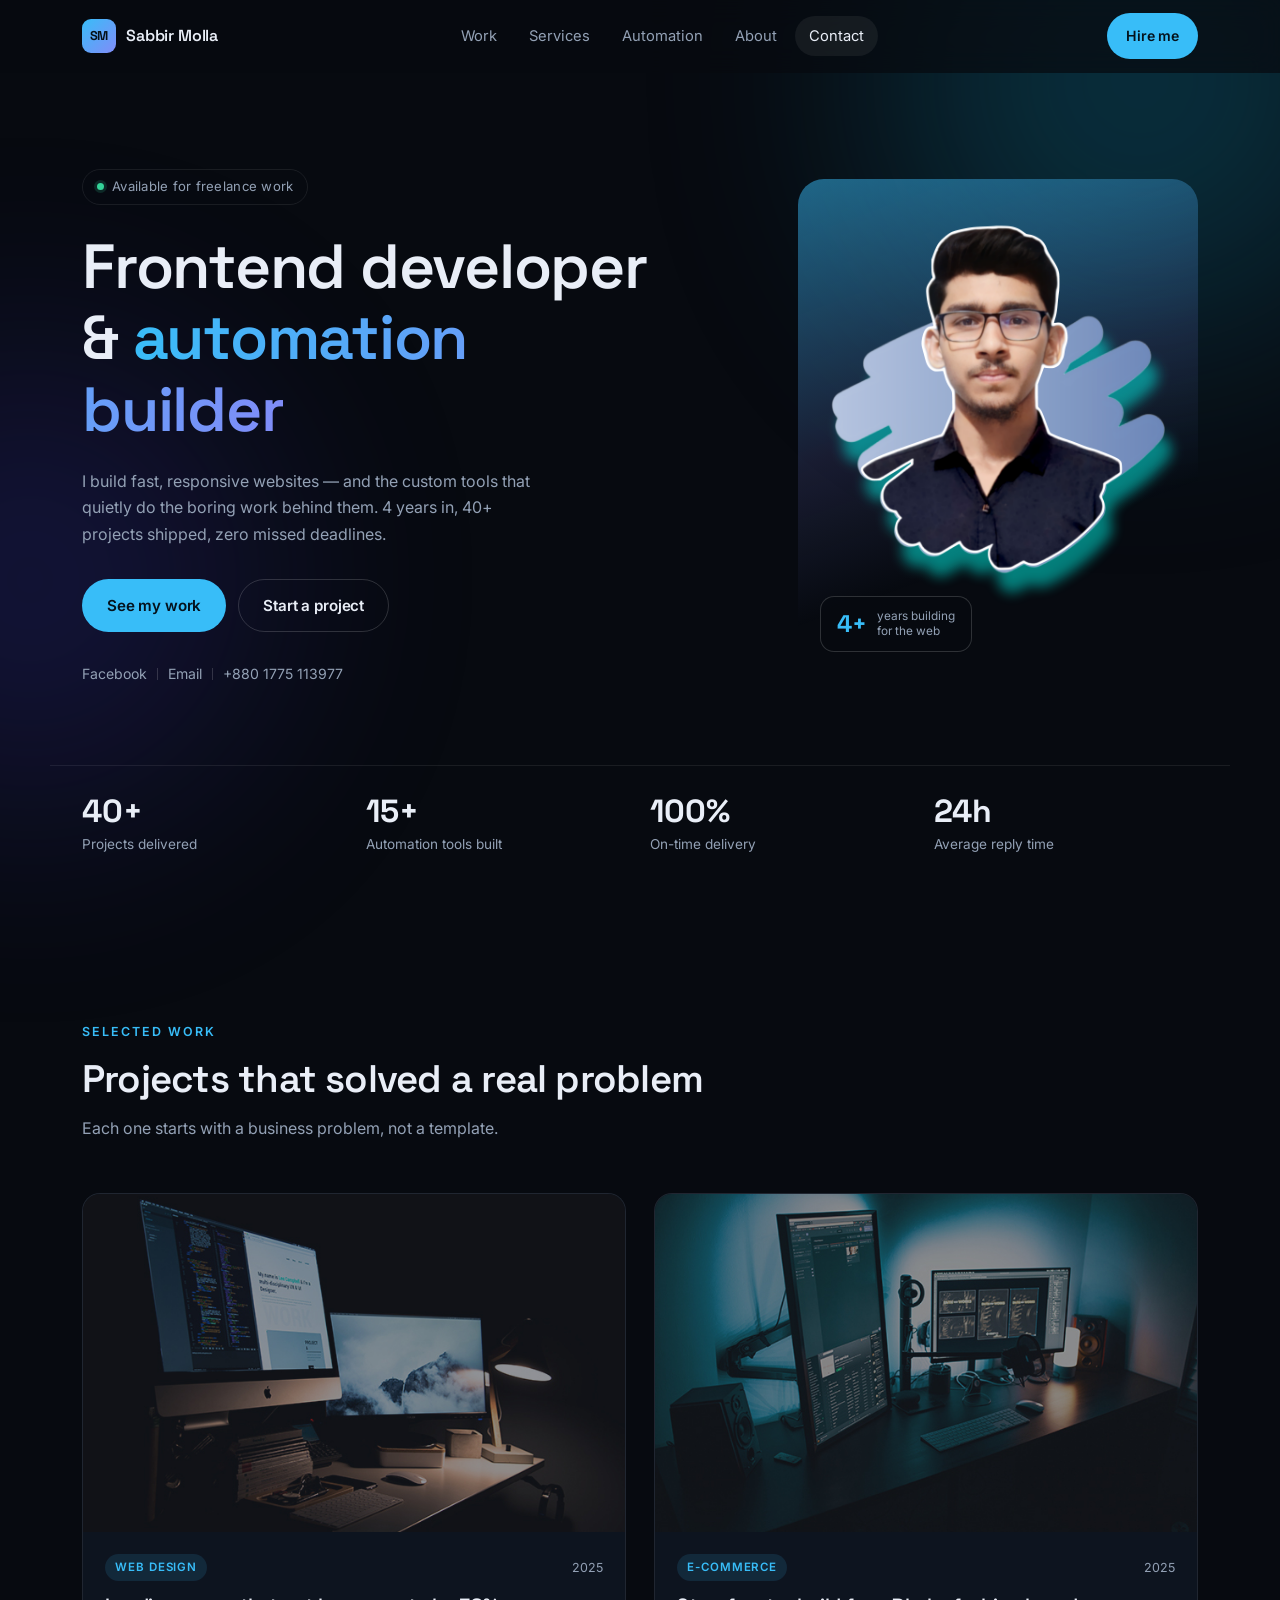
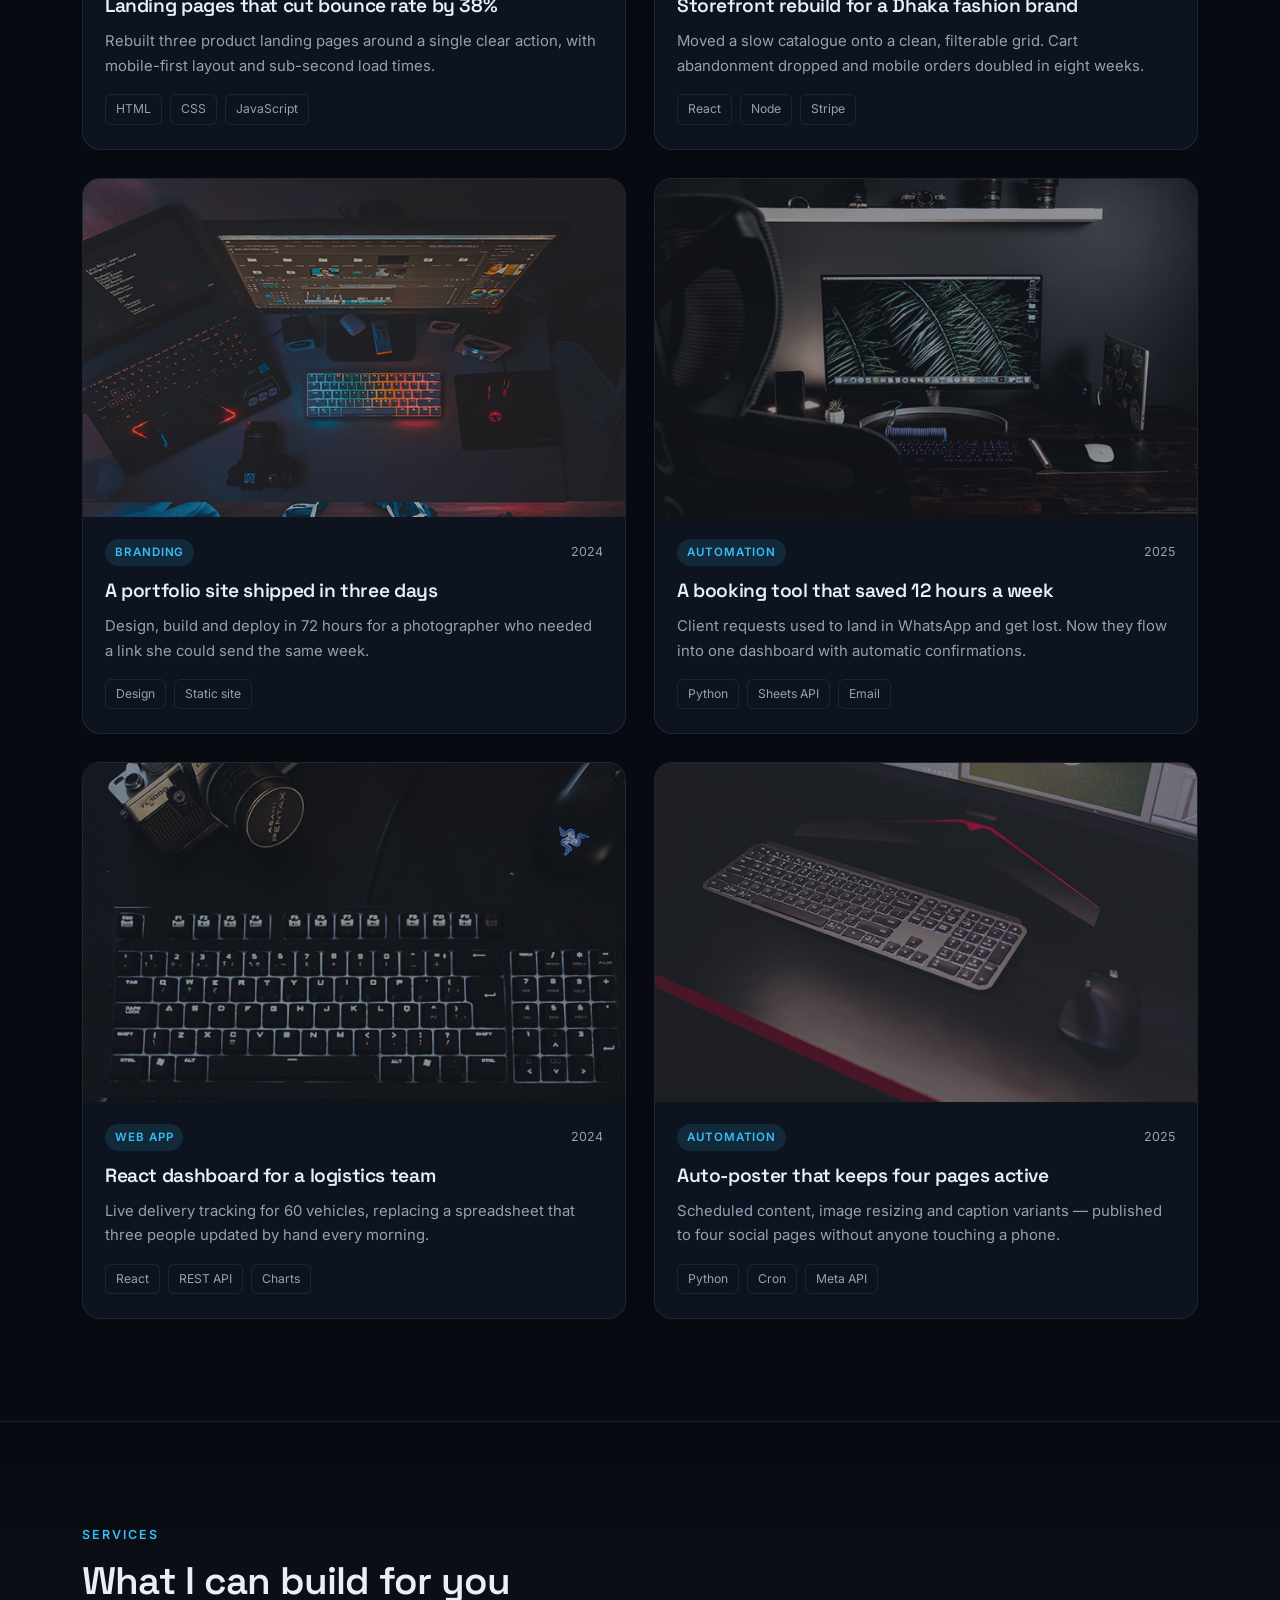
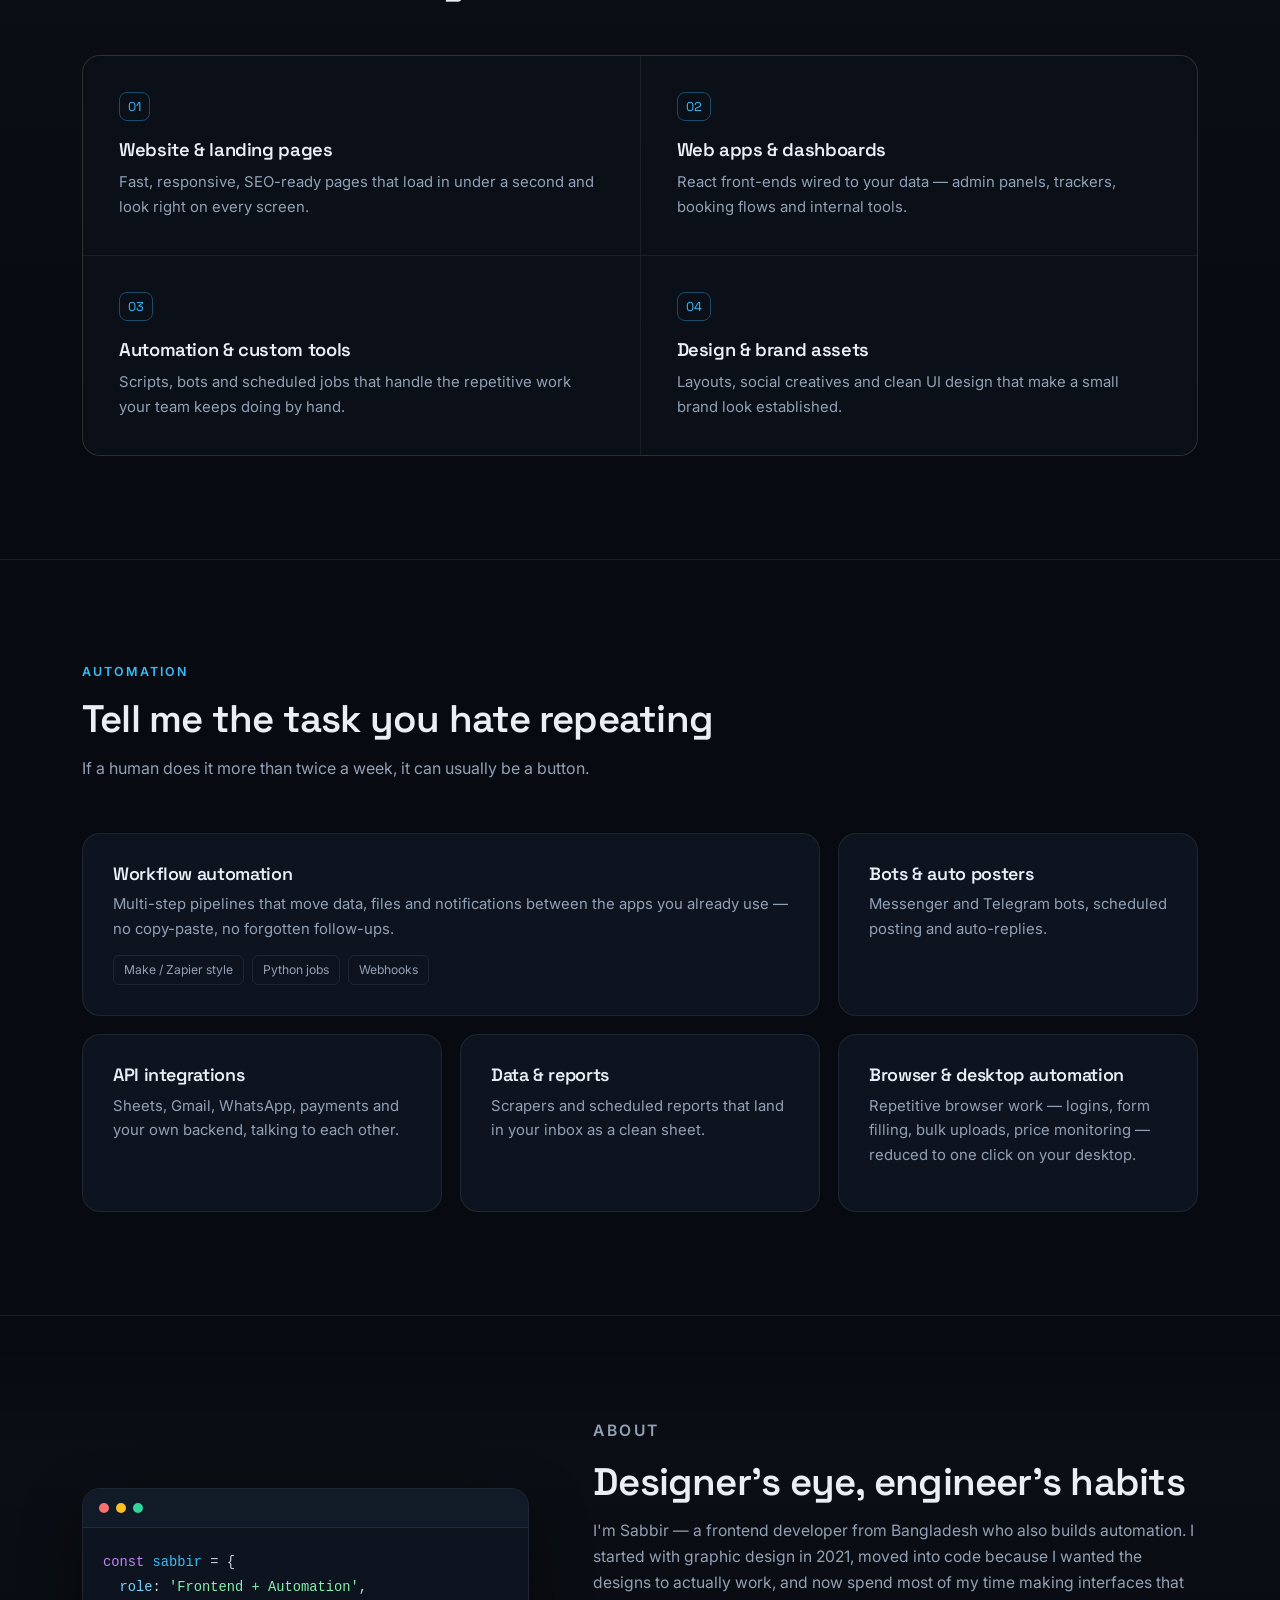
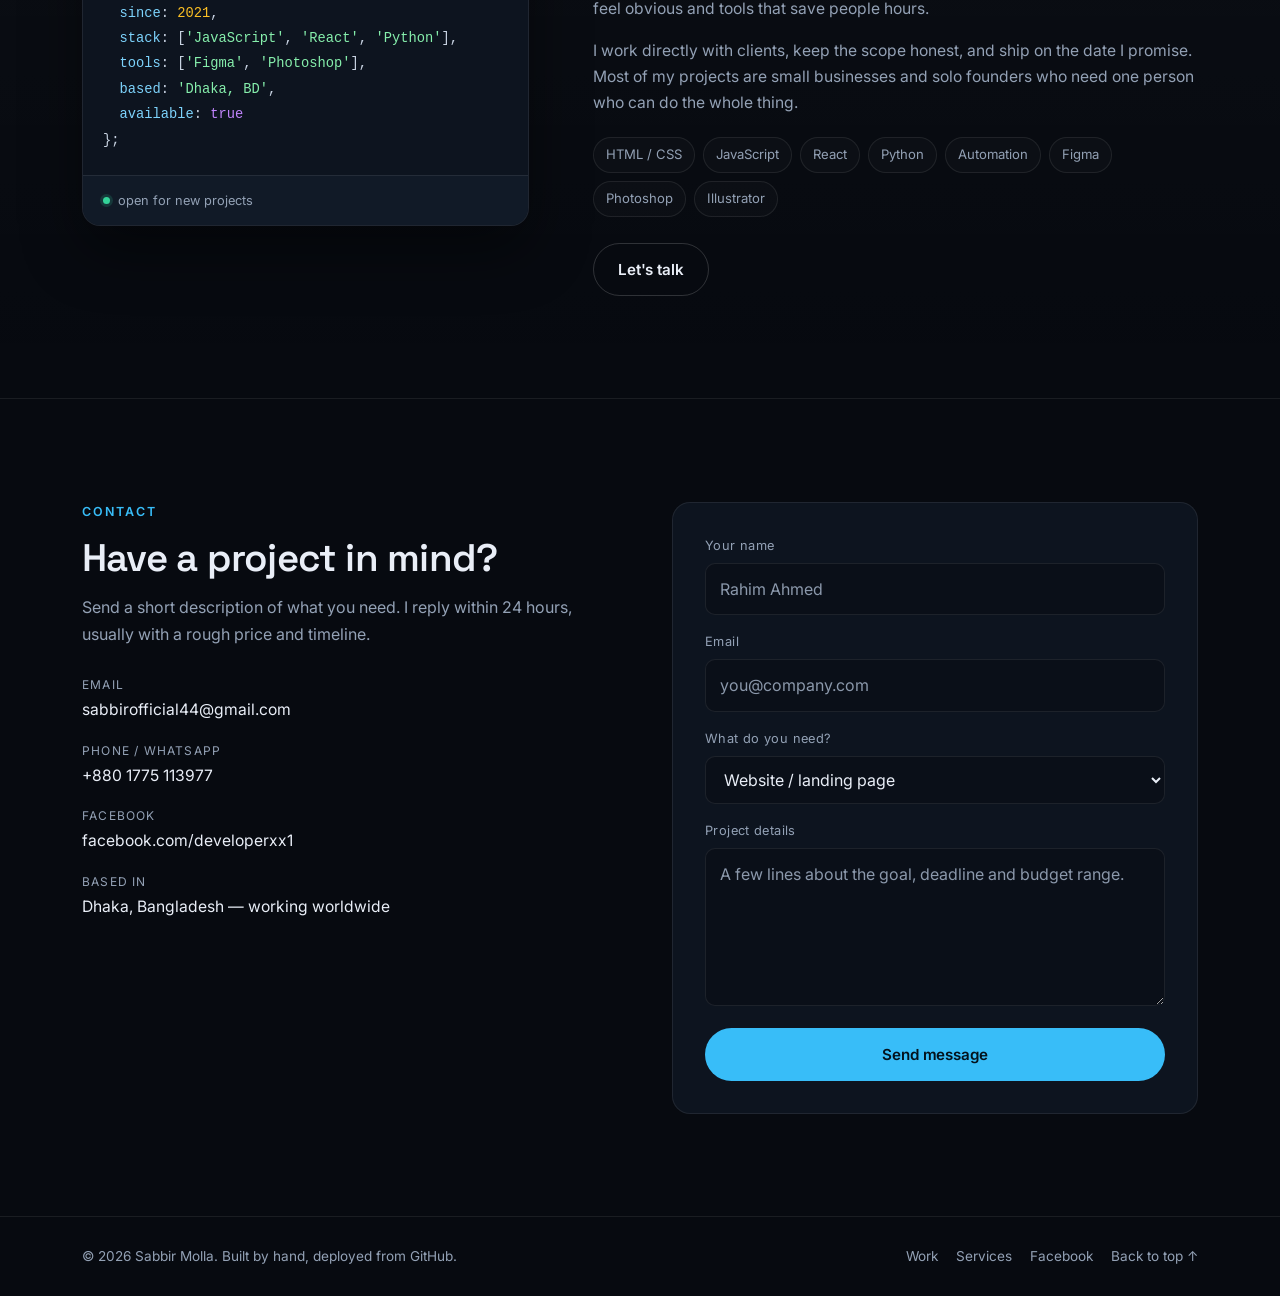
==== v2/index.html @ 4bb091be "Add v2 redesign at /v2: 2-column work grid, bento automation, code-card about" ====
<!DOCTYPE html>
<html lang="en">

<head>
  <meta charset="UTF-8" />
  <meta name="viewport" content="width=device-width, initial-scale=1.0" />
  <title>Sabbir Molla — Frontend Developer &amp; Automation Builder</title>
  <meta name="description"
    content="Sabbir Molla — frontend developer and automation builder. Responsive websites, web apps and custom automation tools that remove repetitive work." />
  <link rel="canonical" href="https://developerx.site/v2/" />
  <meta name="theme-color" content="#070a10" />

  <meta property="og:type" content="website" />
  <meta property="og:url" content="https://developerx.site/v2/" />
  <meta property="og:title" content="Sabbir Molla — Frontend Developer &amp; Automation Builder" />
  <meta property="og:description"
    content="Responsive websites, web apps and custom automation tools that remove repetitive work." />
  <meta property="og:image" content="https://developerx.site/images/home.png" />

  <link rel="icon" type="image/svg+xml" href="../favicon.svg" />
  <link rel="preconnect" href="https://fonts.googleapis.com">
  <link rel="preconnect" href="https://fonts.gstatic.com" crossorigin>
  <link
    href="https://fonts.googleapis.com/css2?family=Inter:wght@400;500;600&family=Space+Grotesk:wght@500;600;700&display=swap"
    rel="stylesheet">
  <link rel="stylesheet" href="css/style.css" />
</head>

<body>

  <div class="glow glow-a" aria-hidden="true"></div>
  <div class="glow glow-b" aria-hidden="true"></div>

  <!-- ============ nav ============ -->
  <header class="site-header" id="siteHeader">
    <div class="wrap header-inner">
      <a href="#top" class="brand">
        <span class="brand-mark">SM</span>
        <span class="brand-text">Sabbir Molla</span>
      </a>

      <nav class="nav" id="nav">
        <a href="#work">Work</a>
        <a href="#services">Services</a>
        <a href="#automation">Automation</a>
        <a href="#about">About</a>
        <a href="#contact">Contact</a>
      </nav>

      <div class="header-actions">
        <a href="#contact" class="btn btn-sm">Hire me</a>
        <button class="burger" id="burger" aria-label="Open menu" aria-expanded="false">
          <span></span><span></span><span></span>
        </button>
      </div>
    </div>
  </header>

  <main id="top">

    <!-- ============ hero ============ -->
    <section class="hero">
      <div class="wrap hero-grid">
        <div class="hero-copy">
          <p class="status"><span class="dot"></span> Available for freelance work</p>

          <h1>
            Frontend developer<br>
            &amp; <span class="grad">automation builder</span>
          </h1>

          <p class="lede">
            I build fast, responsive websites — and the custom tools that quietly do the boring work behind them.
            4 years in, 40+ projects shipped, zero missed deadlines.
          </p>

          <div class="hero-cta">
            <a href="#work" class="btn">See my work</a>
            <a href="#contact" class="btn btn-ghost">Start a project</a>
          </div>

          <div class="social">
            <a href="https://www.facebook.com/developerxx1" target="_blank" rel="noopener noreferrer"
              aria-label="Facebook page">Facebook</a>
            <span class="sep"></span>
            <a href="mailto:sabbirofficial44@gmail.com">Email</a>
            <span class="sep"></span>
            <a href="#contact">+880 1775 113977</a>
          </div>
        </div>

        <div class="hero-visual">
          <div class="portrait-card">
            <img src="../images/home.png" alt="Sabbir Molla" />
            <div class="portrait-badge">
              <strong>4+</strong>
              <span>years building<br>for the web</span>
            </div>
          </div>
        </div>
      </div>

      <div class="wrap stats">
        <div class="stat"><strong>40+</strong><span>Projects delivered</span></div>
        <div class="stat"><strong>15+</strong><span>Automation tools built</span></div>
        <div class="stat"><strong>100%</strong><span>On-time delivery</span></div>
        <div class="stat"><strong>24h</strong><span>Average reply time</span></div>
      </div>
    </section>

    <!-- ============ work ============ -->
    <section class="section" id="work">
      <div class="wrap">
        <header class="section-head">
          <p class="eyebrow">Selected work</p>
          <h2>Projects that solved a real problem</h2>
          <p class="section-sub">Each one starts with a business problem, not a template.</p>
        </header>

        <div class="work-grid">

          <article class="work-card">
            <a href="#contact" class="work-media">
              <img src="../images/portfolio1.jpg" alt="Landing page design" loading="lazy" />
            </a>
            <div class="work-body">
              <div class="work-top">
                <span class="tag">Web design</span>
                <span class="year">2025</span>
              </div>
              <h3>Landing pages that cut bounce rate by 38%</h3>
              <p>Rebuilt three product landing pages around a single clear action, with mobile-first layout and
                sub-second load times.</p>
              <ul class="chips">
                <li>HTML</li>
                <li>CSS</li>
                <li>JavaScript</li>
              </ul>
            </div>
          </article>

          <article class="work-card">
            <a href="#contact" class="work-media">
              <img src="../images/portfolio2.jpg" alt="E-commerce storefront" loading="lazy" />
            </a>
            <div class="work-body">
              <div class="work-top">
                <span class="tag">E-commerce</span>
                <span class="year">2025</span>
              </div>
              <h3>Storefront rebuild for a Dhaka fashion brand</h3>
              <p>Moved a slow catalogue onto a clean, filterable grid. Cart abandonment dropped and mobile orders
                doubled in eight weeks.</p>
              <ul class="chips">
                <li>React</li>
                <li>Node</li>
                <li>Stripe</li>
              </ul>
            </div>
          </article>

          <article class="work-card">
            <a href="#contact" class="work-media">
              <img src="../images/portfolio3.jpg" alt="Portfolio website" loading="lazy" />
            </a>
            <div class="work-body">
              <div class="work-top">
                <span class="tag">Branding</span>
                <span class="year">2024</span>
              </div>
              <h3>A portfolio site shipped in three days</h3>
              <p>Design, build and deploy in 72 hours for a photographer who needed a link she could send the same
                week.</p>
              <ul class="chips">
                <li>Design</li>
                <li>Static site</li>
              </ul>
            </div>
          </article>

          <article class="work-card">
            <a href="#contact" class="work-media">
              <img src="../images/portfolio4.jpg" alt="Custom booking automation tool" loading="lazy" />
            </a>
            <div class="work-body">
              <div class="work-top">
                <span class="tag">Automation</span>
                <span class="year">2025</span>
              </div>
              <h3>A booking tool that saved 12 hours a week</h3>
              <p>Client requests used to land in WhatsApp and get lost. Now they flow into one dashboard with automatic
                confirmations.</p>
              <ul class="chips">
                <li>Python</li>
                <li>Sheets API</li>
                <li>Email</li>
              </ul>
            </div>
          </article>

          <article class="work-card">
            <a href="#contact" class="work-media">
              <img src="../images/portfolio5.jpg" alt="React dashboard" loading="lazy" />
            </a>
            <div class="work-body">
              <div class="work-top">
                <span class="tag">Web app</span>
                <span class="year">2024</span>
              </div>
              <h3>React dashboard for a logistics team</h3>
              <p>Live delivery tracking for 60 vehicles, replacing a spreadsheet that three people updated by hand
                every morning.</p>
              <ul class="chips">
                <li>React</li>
                <li>REST API</li>
                <li>Charts</li>
              </ul>
            </div>
          </article>

          <article class="work-card">
            <a href="#contact" class="work-media">
              <img src="../images/portfolio6.jpg" alt="Social auto-poster bot" loading="lazy" />
            </a>
            <div class="work-body">
              <div class="work-top">
                <span class="tag">Automation</span>
                <span class="year">2025</span>
              </div>
              <h3>Auto-poster that keeps four pages active</h3>
              <p>Scheduled content, image resizing and caption variants — published to four social pages without
                anyone touching a phone.</p>
              <ul class="chips">
                <li>Python</li>
                <li>Cron</li>
                <li>Meta API</li>
              </ul>
            </div>
          </article>

        </div>
      </div>
    </section>

    <!-- ============ services ============ -->
    <section class="section section-alt" id="services">
      <div class="wrap">
        <header class="section-head">
          <p class="eyebrow">Services</p>
          <h2>What I can build for you</h2>
        </header>

        <div class="service-grid">
          <div class="service">
            <span class="service-icon">01</span>
            <h3>Website &amp; landing pages</h3>
            <p>Fast, responsive, SEO-ready pages that load in under a second and look right on every screen.</p>
          </div>
          <div class="service">
            <span class="service-icon">02</span>
            <h3>Web apps &amp; dashboards</h3>
            <p>React front-ends wired to your data — admin panels, trackers, booking flows and internal tools.</p>
          </div>
          <div class="service">
            <span class="service-icon">03</span>
            <h3>Automation &amp; custom tools</h3>
            <p>Scripts, bots and scheduled jobs that handle the repetitive work your team keeps doing by hand.</p>
          </div>
          <div class="service">
            <span class="service-icon">04</span>
            <h3>Design &amp; brand assets</h3>
            <p>Layouts, social creatives and clean UI design that make a small brand look established.</p>
          </div>
        </div>
      </div>
    </section>

    <!-- ============ automation ============ -->
    <section class="section" id="automation">
      <div class="wrap">
        <header class="section-head">
          <p class="eyebrow">Automation</p>
          <h2>Tell me the task you hate repeating</h2>
          <p class="section-sub">If a human does it more than twice a week, it can usually be a button.</p>
        </header>

        <div class="bento">
          <div class="bento-item bento-wide">
            <h3>Workflow automation</h3>
            <p>Multi-step pipelines that move data, files and notifications between the apps you already use — no
              copy-paste, no forgotten follow-ups.</p>
            <ul class="chips">
              <li>Make / Zapier style</li>
              <li>Python jobs</li>
              <li>Webhooks</li>
            </ul>
          </div>
          <div class="bento-item">
            <h3>Bots &amp; auto posters</h3>
            <p>Messenger and Telegram bots, scheduled posting and auto-replies.</p>
          </div>
          <div class="bento-item">
            <h3>API integrations</h3>
            <p>Sheets, Gmail, WhatsApp, payments and your own backend, talking to each other.</p>
          </div>
          <div class="bento-item">
            <h3>Data &amp; reports</h3>
            <p>Scrapers and scheduled reports that land in your inbox as a clean sheet.</p>
          </div>
          <div class="bento-item">
            <h3>Browser &amp; desktop automation</h3>
            <p>Repetitive browser work — logins, form filling, bulk uploads, price monitoring — reduced to one click on
              your desktop.</p>
          </div>
        </div>
      </div>
    </section>

    <!-- ============ about ============ -->
    <section class="section section-alt" id="about">
      <div class="wrap about-grid">
        <div class="about-media">
          <div class="code-card">
            <div class="code-bar"><span></span><span></span><span></span></div>
            <pre><code><span class="c-k">const</span> <span class="c-v">sabbir</span> = {
  <span class="c-p">role</span>: <span class="c-s">'Frontend + Automation'</span>,
  <span class="c-p">since</span>: <span class="c-n">2021</span>,
  <span class="c-p">stack</span>: [<span class="c-s">'JavaScript'</span>, <span class="c-s">'React'</span>, <span class="c-s">'Python'</span>],
  <span class="c-p">tools</span>: [<span class="c-s">'Figma'</span>, <span class="c-s">'Photoshop'</span>],
  <span class="c-p">based</span>: <span class="c-s">'Dhaka, BD'</span>,
  <span class="c-p">available</span>: <span class="c-k">true</span>
};</code></pre>
            <div class="code-foot">
              <span class="dot-small"></span> open for new projects
            </div>
          </div>
        </div>
        <div class="about-copy">
          <p class="eyebrow">About</p>
          <h2>Designer's eye, engineer's habits</h2>
          <p>I'm Sabbir — a frontend developer from Bangladesh who also builds automation. I started with graphic
            design in 2021, moved into code because I wanted the designs to actually work, and now spend most of my
            time making interfaces that feel obvious and tools that save people hours.</p>
          <p>I work directly with clients, keep the scope honest, and ship on the date I promise. Most of my projects
            are small businesses and solo founders who need one person who can do the whole thing.</p>

          <ul class="skill-list">
            <li>HTML / CSS</li>
            <li>JavaScript</li>
            <li>React</li>
            <li>Python</li>
            <li>Automation</li>
            <li>Figma</li>
            <li>Photoshop</li>
            <li>Illustrator</li>
          </ul>

          <a href="#contact" class="btn btn-ghost">Let's talk</a>
        </div>
      </div>
    </section>

    <!-- ============ contact ============ -->
    <section class="section" id="contact">
      <div class="wrap contact-grid">
        <div class="contact-copy">
          <p class="eyebrow">Contact</p>
          <h2>Have a project in mind?</h2>
          <p class="section-sub">Send a short description of what you need. I reply within 24 hours, usually with a
            rough price and timeline.</p>

          <ul class="contact-list">
            <li>
              <span>Email</span>
              <a href="mailto:sabbirofficial44@gmail.com">sabbirofficial44@gmail.com</a>
            </li>
            <li>
              <span>Phone / WhatsApp</span>
              <a href="tel:+8801775113977">+880 1775 113977</a>
            </li>
            <li>
              <span>Facebook</span>
              <a href="https://www.facebook.com/developerxx1" target="_blank"
                rel="noopener noreferrer">facebook.com/developerxx1</a>
            </li>
            <li>
              <span>Based in</span>
              <p>Dhaka, Bangladesh — working worldwide</p>
            </li>
          </ul>
        </div>

        <form class="contact-form" action="https://formsubmit.co/sabbirofficial44@gmail.com" method="POST">
          <input type="hidden" name="_subject" value="New project enquiry from developerx.site/v2">
          <input type="hidden" name="_template" value="table">
          <input type="text" name="_honey" style="display:none" tabindex="-1" autocomplete="off">

          <div class="field">
            <label for="name">Your name</label>
            <input id="name" type="text" name="name" placeholder="Rahim Ahmed" required>
          </div>

          <div class="field">
            <label for="email">Email</label>
            <input id="email" type="email" name="email" placeholder="you@company.com" required>
          </div>

          <div class="field">
            <label for="type">What do you need?</label>
            <select id="type" name="project_type">
              <option>Website / landing page</option>
              <option>Web app or dashboard</option>
              <option>Automation / custom tool</option>
              <option>Design work</option>
              <option>Something else</option>
            </select>
          </div>

          <div class="field">
            <label for="message">Project details</label>
            <textarea id="message" name="message" rows="5" placeholder="A few lines about the goal, deadline and budget range." required></textarea>
          </div>

          <button type="submit" class="btn btn-full">Send message</button>
        </form>
      </div>
    </section>
  </main>

  <footer class="site-footer">
    <div class="wrap footer-inner">
      <p>&copy; <span id="year">2026</span> Sabbir Molla. Built by hand, deployed from GitHub.</p>
      <div class="footer-links">
        <a href="#work">Work</a>
        <a href="#services">Services</a>
        <a href="https://www.facebook.com/developerxx1" target="_blank" rel="noopener noreferrer">Facebook</a>
        <a href="#top">Back to top ↑</a>
      </div>
    </div>
  </footer>

  <script src="js/main.js"></script>
</body>

</html>
---- v2/css/style.css ----
/* =========================================================
   Sabbir Molla — portfolio v2
   Design notes: dark editorial layout, one accent, fluid type,
   2-column work grid, bento automation grid.
   ========================================================= */

/* ---------- tokens ---------- */
:root {
  --bg: #070a10;
  --bg-alt: #0a0f18;
  --panel: #0d141f;
  --panel-2: #111a27;
  --line: rgba(255, 255, 255, 0.08);
  --line-strong: rgba(255, 255, 255, 0.16);
  --text: #e9eef7;
  --muted: #93a1b5;
  --accent: #38bdf8;
  --accent-soft: rgba(56, 189, 248, 0.12);
  --accent-2: #818cf8;

  --font-body: 'Inter', system-ui, -apple-system, sans-serif;
  --font-head: 'Space Grotesk', 'Inter', system-ui, sans-serif;

  --radius: 18px;
  --radius-sm: 10px;
  --wrap: 1180px;
}

/* ---------- base ---------- */
* {
  margin: 0;
  padding: 0;
  box-sizing: border-box;
}

html {
  scroll-behavior: smooth;
  -webkit-text-size-adjust: 100%;
}

body {
  background: var(--bg);
  color: var(--text);
  font-family: var(--font-body);
  font-size: 16px;
  line-height: 1.65;
  overflow-x: hidden;
  position: relative;
  -webkit-font-smoothing: antialiased;
}

img {
  display: block;
  max-width: 100%;
}

a {
  color: inherit;
  text-decoration: none;
}

ul {
  list-style: none;
}

button,
input,
select,
textarea {
  font: inherit;
  color: inherit;
}

h1,
h2,
h3,
h4 {
  font-family: var(--font-head);
  line-height: 1.15;
  letter-spacing: -0.02em;
  font-weight: 600;
}

::selection {
  background: var(--accent);
  color: #04121c;
}

.wrap {
  width: 100%;
  max-width: var(--wrap);
  margin: 0 auto;
  padding: 0 clamp(20px, 4vw, 32px);
}

/* ---------- background glows ---------- */
.glow {
  position: fixed;
  border-radius: 50%;
  filter: blur(120px);
  opacity: 0.35;
  pointer-events: none;
  z-index: 0;
}

.glow-a {
  width: 520px;
  height: 520px;
  background: #0e7490;
  top: -180px;
  right: -120px;
}

.glow-b {
  width: 460px;
  height: 460px;
  background: #4338ca;
  bottom: 10%;
  left: -200px;
  opacity: 0.22;
}

main,
.site-header,
.site-footer {
  position: relative;
  z-index: 1;
}

/* ---------- buttons ---------- */
.btn {
  display: inline-flex;
  align-items: center;
  justify-content: center;
  gap: 8px;
  padding: 13px 24px;
  border-radius: 999px;
  background: var(--accent);
  color: #04121c;
  font-weight: 600;
  font-size: 0.95rem;
  letter-spacing: -0.01em;
  border: 1px solid transparent;
  transition: transform 0.2s ease, box-shadow 0.25s ease, background 0.2s ease;
  cursor: pointer;
}

.btn:hover {
  transform: translateY(-2px);
  box-shadow: 0 12px 30px rgba(56, 189, 248, 0.28);
}

.btn-ghost {
  background: transparent;
  color: var(--text);
  border-color: var(--line-strong);
}

.btn-ghost:hover {
  border-color: var(--accent);
  color: var(--accent);
  box-shadow: none;
}

.btn-sm {
  padding: 10px 18px;
  font-size: 0.88rem;
}

.btn-full {
  width: 100%;
  margin-top: 6px;
}

/* ---------- header ---------- */
.site-header {
  position: sticky;
  top: 0;
  z-index: 50;
  backdrop-filter: blur(14px);
  background: rgba(7, 10, 16, 0.72);
  border-bottom: 1px solid transparent;
  transition: border-color 0.3s ease, background 0.3s ease;
}

.site-header.is-stuck {
  border-bottom-color: var(--line);
  background: rgba(7, 10, 16, 0.92);
}

.header-inner {
  display: flex;
  align-items: center;
  justify-content: space-between;
  gap: 20px;
  height: 72px;
}

.brand {
  display: flex;
  align-items: center;
  gap: 10px;
  font-family: var(--font-head);
  font-weight: 600;
  letter-spacing: -0.01em;
}

.brand-mark {
  width: 34px;
  height: 34px;
  display: grid;
  place-items: center;
  border-radius: 9px;
  background: linear-gradient(135deg, var(--accent), var(--accent-2));
  color: #051018;
  font-size: 0.8rem;
  font-weight: 700;
}

.brand-text {
  font-size: 1rem;
}

.nav {
  display: flex;
  align-items: center;
  gap: 4px;
}

.nav a {
  padding: 8px 14px;
  border-radius: 999px;
  font-size: 0.92rem;
  color: var(--muted);
  transition: color 0.2s, background 0.2s;
}

.nav a:hover,
.nav a.is-active {
  color: var(--text);
  background: rgba(255, 255, 255, 0.06);
}

.header-actions {
  display: flex;
  align-items: center;
  gap: 12px;
}

.burger {
  display: none;
  width: 44px;
  height: 44px;
  border: 1px solid var(--line-strong);
  border-radius: 12px;
  background: none;
  cursor: pointer;
  padding: 11px 10px;
  flex-direction: column;
  justify-content: space-between;
}

.burger span {
  display: block;
  height: 2px;
  width: 100%;
  background: var(--text);
  border-radius: 2px;
  transition: transform 0.25s ease, opacity 0.2s ease;
}

.burger.is-open span:nth-child(1) {
  transform: translateY(9px) rotate(45deg);
}

.burger.is-open span:nth-child(2) {
  opacity: 0;
}

.burger.is-open span:nth-child(3) {
  transform: translateY(-9px) rotate(-45deg);
}

/* ---------- hero ---------- */
.hero {
  padding: clamp(56px, 9vw, 96px) 0 clamp(40px, 6vw, 64px);
}

.hero-grid {
  display: grid;
  grid-template-columns: 1.1fr 0.9fr;
  gap: clamp(32px, 6vw, 72px);
  align-items: center;
}

.status {
  display: inline-flex;
  align-items: center;
  gap: 8px;
  font-size: 0.82rem;
  letter-spacing: 0.02em;
  color: var(--muted);
  padding: 6px 14px;
  border: 1px solid var(--line);
  border-radius: 999px;
  margin-bottom: 26px;
}

.dot {
  width: 7px;
  height: 7px;
  border-radius: 50%;
  background: #34d399;
  box-shadow: 0 0 0 3px rgba(52, 211, 153, 0.16);
}

.hero h1 {
  font-size: clamp(2.4rem, 5.4vw, 3.9rem);
  margin-bottom: 22px;
}

.grad {
  background: linear-gradient(100deg, var(--accent), var(--accent-2));
  -webkit-background-clip: text;
  background-clip: text;
  color: transparent;
}

.lede {
  font-size: clamp(1rem, 1.1vw, 1.08rem);
  color: var(--muted);
  max-width: 46ch;
  margin-bottom: 32px;
}

.hero-cta {
  display: flex;
  flex-wrap: wrap;
  gap: 12px;
  margin-bottom: 30px;
}

.social {
  display: flex;
  align-items: center;
  flex-wrap: wrap;
  gap: 10px;
  font-size: 0.88rem;
  color: var(--muted);
}

.social a {
  color: var(--muted);
  transition: color 0.2s;
}

.social a:hover {
  color: var(--accent);
}

.social .sep {
  width: 1px;
  height: 12px;
  background: var(--line-strong);
}

/* portrait */
.hero-visual {
  justify-self: end;
  width: 100%;
  max-width: 400px;
}

.portrait-card {
  position: relative;
  border-radius: 26px;
  padding: 8px;
  background: linear-gradient(160deg, rgba(56, 189, 248, 0.5), rgba(129, 140, 248, 0.15) 45%, transparent 70%);
}

.portrait-card img {
  width: 100%;
  aspect-ratio: 4 / 5;
  object-fit: cover;
  border-radius: 20px;
  filter: saturate(1.02) contrast(1.02);
}

.portrait-badge {
  position: absolute;
  left: 22px;
  bottom: 22px;
  display: flex;
  align-items: center;
  gap: 10px;
  padding: 12px 16px;
  border-radius: 14px;
  background: rgba(7, 10, 16, 0.82);
  backdrop-filter: blur(10px);
  border: 1px solid var(--line-strong);
}

.portrait-badge strong {
  font-family: var(--font-head);
  font-size: 1.5rem;
  color: var(--accent);
  line-height: 1;
}

.portrait-badge span {
  font-size: 0.74rem;
  color: var(--muted);
  line-height: 1.3;
}

/* stats */
.stats {
  display: grid;
  grid-template-columns: repeat(4, 1fr);
  gap: 20px;
  margin-top: clamp(48px, 7vw, 80px);
  padding-top: 28px;
  border-top: 1px solid var(--line);
}

.stat strong {
  display: block;
  font-family: var(--font-head);
  font-size: clamp(1.5rem, 2.6vw, 2rem);
  line-height: 1.1;
}

.stat span {
  font-size: 0.85rem;
  color: var(--muted);
}

/* ---------- sections ---------- */
.section {
  padding: clamp(64px, 8vw, 108px) 0;
}

.section-alt {
  background: linear-gradient(180deg, transparent, rgba(255, 255, 255, 0.02) 20%, transparent);
  border-top: 1px solid var(--line);
  border-bottom: 1px solid var(--line);
}

.section-head {
  max-width: 640px;
  margin-bottom: clamp(32px, 4vw, 52px);
}

.eyebrow {
  font-size: 0.78rem;
  letter-spacing: 0.16em;
  text-transform: uppercase;
  color: var(--accent);
  margin-bottom: 14px;
  font-weight: 600;
}

.section-head h2,
.about-copy h2,
.contact-copy h2 {
  font-size: clamp(1.7rem, 3.2vw, 2.4rem);
  margin-bottom: 14px;
}

.section-sub {
  color: var(--muted);
  font-size: 1rem;
  max-width: 52ch;
}

/* ---------- work grid: 2 per row ---------- */
.work-grid {
  display: grid;
  grid-template-columns: repeat(2, minmax(0, 1fr));
  gap: clamp(20px, 2.4vw, 28px);
}

.work-card {
  background: var(--panel);
  border: 1px solid var(--line);
  border-radius: var(--radius);
  overflow: hidden;
  transition: transform 0.3s ease, border-color 0.3s ease, box-shadow 0.3s ease;
}

.work-card:hover {
  transform: translateY(-5px);
  border-color: rgba(56, 189, 248, 0.45);
  box-shadow: 0 20px 46px rgba(0, 0, 0, 0.45);
}

.work-media {
  display: block;
  overflow: hidden;
  background: var(--panel-2);
}

.work-media img {
  width: 100%;
  aspect-ratio: 16 / 10;
  object-fit: cover;
  transition: transform 0.6s cubic-bezier(0.16, 1, 0.3, 1);
}

.work-card:hover .work-media img {
  transform: scale(1.045);
}

.work-body {
  padding: 22px 22px 24px;
}

.work-top {
  display: flex;
  align-items: center;
  justify-content: space-between;
  margin-bottom: 12px;
}

.tag {
  font-size: 0.72rem;
  letter-spacing: 0.08em;
  text-transform: uppercase;
  font-weight: 600;
  color: var(--accent);
  background: var(--accent-soft);
  padding: 4px 10px;
  border-radius: 999px;
}

.year {
  font-size: 0.78rem;
  color: var(--muted);
}

.work-body h3 {
  font-size: clamp(1.05rem, 1.5vw, 1.22rem);
  margin-bottom: 10px;
  line-height: 1.35;
}

.work-body p {
  font-size: 0.93rem;
  color: var(--muted);
  margin-bottom: 16px;
}

.chips {
  display: flex;
  flex-wrap: wrap;
  gap: 8px;
}

.chips li {
  font-size: 0.76rem;
  color: var(--muted);
  border: 1px solid var(--line);
  padding: 4px 10px;
  border-radius: 6px;
}

/* ---------- services ---------- */
.service-grid {
  display: grid;
  grid-template-columns: repeat(2, minmax(0, 1fr));
  gap: 1px;
  background: var(--line);
  border: 1px solid var(--line);
  border-radius: var(--radius);
  overflow: hidden;
}

.service {
  background: var(--bg-alt);
  padding: clamp(24px, 3vw, 36px);
  transition: background 0.25s ease;
}

.service:hover {
  background: var(--panel-2);
}

.service-icon {
  display: inline-block;
  font-family: var(--font-head);
  font-size: 0.8rem;
  color: var(--accent);
  border: 1px solid rgba(56, 189, 248, 0.35);
  border-radius: 8px;
  padding: 3px 8px;
  margin-bottom: 18px;
}

.service h3 {
  font-size: 1.15rem;
  margin-bottom: 10px;
}

.service p {
  font-size: 0.93rem;
  color: var(--muted);
}

/* ---------- bento ---------- */
.bento {
  display: grid;
  grid-template-columns: repeat(3, minmax(0, 1fr));
  gap: 18px;
}

.bento-item {
  background: var(--panel);
  border: 1px solid var(--line);
  border-radius: var(--radius);
  padding: clamp(22px, 2.6vw, 30px);
  transition: border-color 0.25s ease, transform 0.25s ease;
}

.bento-item:hover {
  border-color: rgba(56, 189, 248, 0.4);
  transform: translateY(-3px);
}

.bento-wide {
  grid-column: span 2;
}

.bento-item h3 {
  font-size: 1.12rem;
  margin-bottom: 8px;
}

.bento-item p {
  font-size: 0.93rem;
  color: var(--muted);
  margin-bottom: 14px;
}

.bento-item .chips li {
  color: var(--muted);
}

/* ---------- about ---------- */
.about-grid {
  display: grid;
  grid-template-columns: 0.85fr 1.15fr;
  gap: clamp(28px, 5vw, 64px);
  align-items: center;
}

.about-media img {
  width: 100%;
  aspect-ratio: 1 / 1;
  object-fit: cover;
  border-radius: var(--radius);
  border: 1px solid var(--line);
}

.about-copy p {
  color: var(--muted);
  margin-bottom: 16px;
  font-size: 0.98rem;
}

.skill-list {
  display: flex;
  flex-wrap: wrap;
  gap: 8px;
  margin: 22px 0 26px;
}

.skill-list li {
  font-size: 0.82rem;
  padding: 6px 12px;
  border-radius: 999px;
  border: 1px solid var(--line);
  color: var(--muted);
  background: rgba(255, 255, 255, 0.02);
}

/* ---------- contact ---------- */
.contact-grid {
  display: grid;
  grid-template-columns: 1fr 1fr;
  gap: clamp(32px, 5vw, 64px);
  align-items: start;
}

.contact-list {
  margin-top: 28px;
  display: grid;
  gap: 18px;
}

.contact-list li {
  display: grid;
  gap: 2px;
}

.contact-list span {
  font-size: 0.75rem;
  letter-spacing: 0.1em;
  text-transform: uppercase;
  color: var(--muted);
}

.contact-list a,
.contact-list p {
  font-size: 0.98rem;
  color: var(--text);
}

.contact-list a:hover {
  color: var(--accent);
}

.contact-form {
  background: var(--panel);
  border: 1px solid var(--line);
  border-radius: var(--radius);
  padding: clamp(22px, 3vw, 32px);
  display: grid;
  gap: 16px;
}

.field {
  display: grid;
  gap: 7px;
}

.field label {
  font-size: 0.8rem;
  color: var(--muted);
  letter-spacing: 0.03em;
}

.field input,
.field select,
.field textarea {
  width: 100%;
  background: var(--bg-alt);
  border: 1px solid var(--line);
  border-radius: var(--radius-sm);
  padding: 12px 14px;
  font-size: 1rem;
  outline: none;
  transition: border-color 0.2s ease, box-shadow 0.2s ease;
}

.field textarea {
  resize: vertical;
  min-height: 120px;
}

.field input:focus,
.field select:focus,
.field textarea:focus {
  border-color: var(--accent);
  box-shadow: 0 0 0 3px rgba(56, 189, 248, 0.12);
}

/* ---------- footer ---------- */
.site-footer {
  border-top: 1px solid var(--line);
  padding: 28px 0;
  font-size: 0.85rem;
  color: var(--muted);
}

.footer-inner {
  display: flex;
  align-items: center;
  justify-content: space-between;
  gap: 16px;
  flex-wrap: wrap;
}

.footer-links {
  display: flex;
  gap: 18px;
  flex-wrap: wrap;
}

.footer-links a:hover {
  color: var(--accent);
}

/* ---------- reveal ---------- */
.reveal {
  opacity: 0;
  transform: translateY(22px);
  transition: opacity 0.7s ease, transform 0.7s cubic-bezier(0.16, 1, 0.3, 1);
}

.reveal.in {
  opacity: 1;
  transform: none;
}

/* =========================================================
   responsive
   ========================================================= */

@media (max-width: 980px) {
  .hero-grid {
    grid-template-columns: 1fr;
    gap: 36px;
  }

  .hero-visual {
    justify-self: start;
    max-width: 340px;
    order: -1;
  }

  .about-grid,
  .contact-grid {
    grid-template-columns: 1fr;
  }

  .bento {
    grid-template-columns: repeat(2, minmax(0, 1fr));
  }

  .bento-wide {
    grid-column: span 2;
  }
}

@media (max-width: 768px) {
  .header-inner {
    height: 64px;
  }

  .brand-text {
    font-size: 0.95rem;
  }

  .header-actions .btn {
    display: none;
  }

  .burger {
    display: flex;
  }

  .nav {
    position: absolute;
    top: 100%;
    left: 0;
    right: 0;
    flex-direction: column;
    align-items: stretch;
    gap: 0;
    padding: 8px 20px 18px;
    background: rgba(7, 10, 16, 0.98);
    border-bottom: 1px solid var(--line);
    max-height: 0;
    overflow: hidden;
    opacity: 0;
    pointer-events: none;
    transition: max-height 0.32s ease, opacity 0.25s ease, padding 0.25s ease;
  }

  .nav.is-open {
    max-height: 360px;
    opacity: 1;
    pointer-events: auto;
  }

  .nav a {
    padding: 14px 6px;
    font-size: 1.02rem;
    border-bottom: 1px solid var(--line);
    border-radius: 0;
  }

  .nav a:last-child {
    border-bottom: 0;
  }

  /* work: still 2 per row would be too tight below 700px -> 1 */
  .stats {
    grid-template-columns: repeat(2, 1fr);
    row-gap: 24px;
  }

  .service-grid,
  .bento {
    grid-template-columns: 1fr;
  }

  .bento-wide {
    grid-column: span 1;
  }

  .section-head,
  .about-copy {
    max-width: none;
  }
}

@media (max-width: 700px) {
  .work-grid {
    grid-template-columns: 1fr;
  }
}

@media (max-width: 480px) {
  .hero h1 {
    font-size: 2.1rem;
  }

  .portrait-card img {
    aspect-ratio: 1 / 1;
  }

  .hero-cta .btn {
    flex: 1 1 100%;
  }
}

@media (prefers-reduced-motion: reduce) {
  * {
    animation-duration: 0.001ms !important;
    transition-duration: 0.001ms !important;
  }

  html {
    scroll-behavior: auto;
  }

  .reveal {
    opacity: 1;
    transform: none;
  }
}

/* ---------- about: code card instead of a cut-out photo ---------- */
.about-media {
  display: block;
}

.code-card {
  background: var(--panel);
  border: 1px solid var(--line);
  border-radius: var(--radius);
  overflow: hidden;
  box-shadow: 0 24px 60px rgba(0, 0, 0, 0.45);
}

.code-bar {
  display: flex;
  gap: 7px;
  padding: 14px 16px;
  border-bottom: 1px solid var(--line);
  background: var(--panel-2);
}

.code-bar span {
  width: 10px;
  height: 10px;
  border-radius: 50%;
  background: #334155;
}

.code-bar span:nth-child(1) {
  background: #f87171;
}

.code-bar span:nth-child(2) {
  background: #fbbf24;
}

.code-bar span:nth-child(3) {
  background: #34d399;
}

.code-card pre {
  margin: 0;
  padding: 22px 20px;
  overflow-x: auto;
  font-family: ui-monospace, 'SF Mono', Menlo, Consolas, monospace;
  font-size: 0.86rem;
  line-height: 1.85;
  color: #c8d3e2;
}

.c-k {
  color: #c084fc;
}

.c-v {
  color: #38bdf8;
}

.c-p {
  color: #7dd3fc;
}

.c-s {
  color: #86efac;
}

.c-n {
  color: #fbbf24;
}

.code-foot {
  display: flex;
  align-items: center;
  gap: 8px;
  padding: 14px 20px;
  border-top: 1px solid var(--line);
  font-size: 0.8rem;
  color: var(--muted);
  background: var(--panel-2);
}

.dot-small {
  width: 7px;
  height: 7px;
  border-radius: 50%;
  background: #34d399;
  box-shadow: 0 0 0 3px rgba(52, 211, 153, 0.16);
}

/* ---------- fixes from design review ---------- */
.field input::placeholder,
.field textarea::placeholder {
  color: #8b98ab;
}

@media (max-width: 768px) {
  /* closed menu must be fully inert: no see-through, no tab stops */
  .nav {
    background: #070a10;
    visibility: hidden;
  }

  .nav.is-open {
    visibility: visible;
  }
}
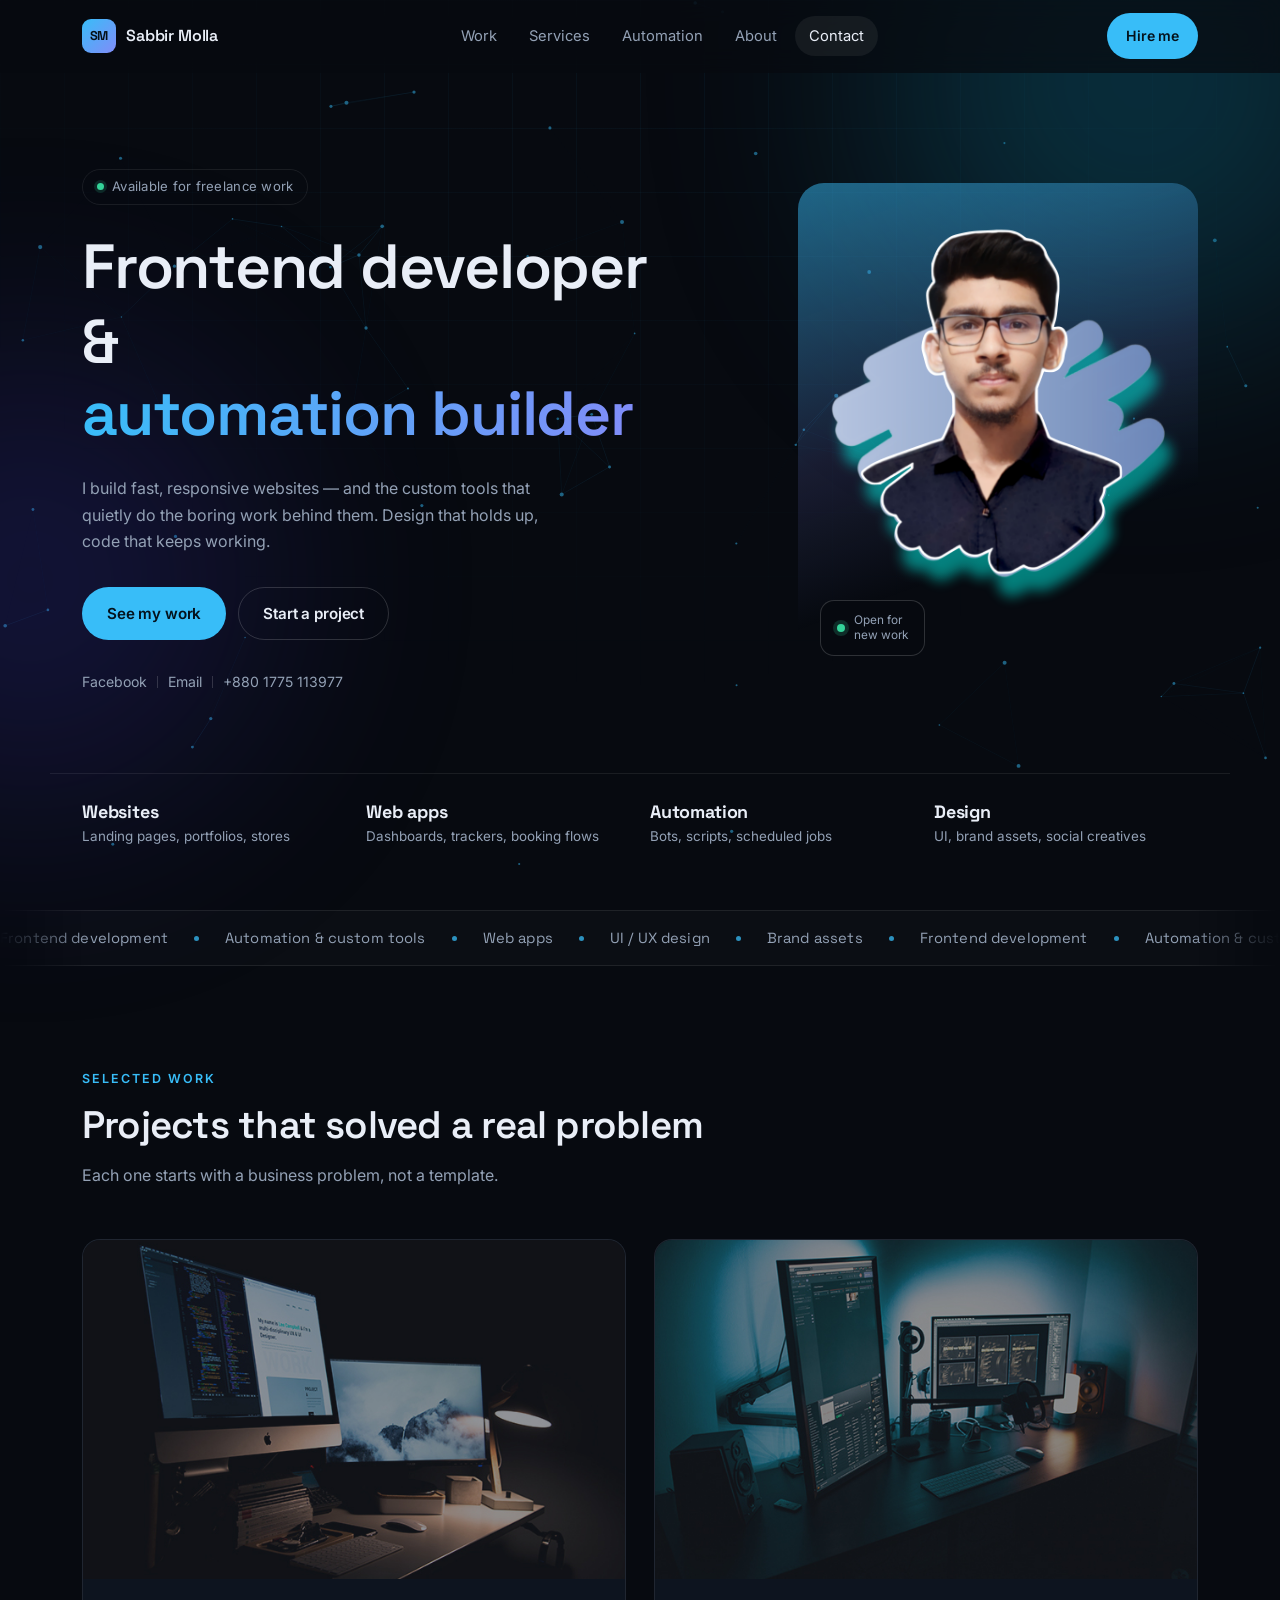
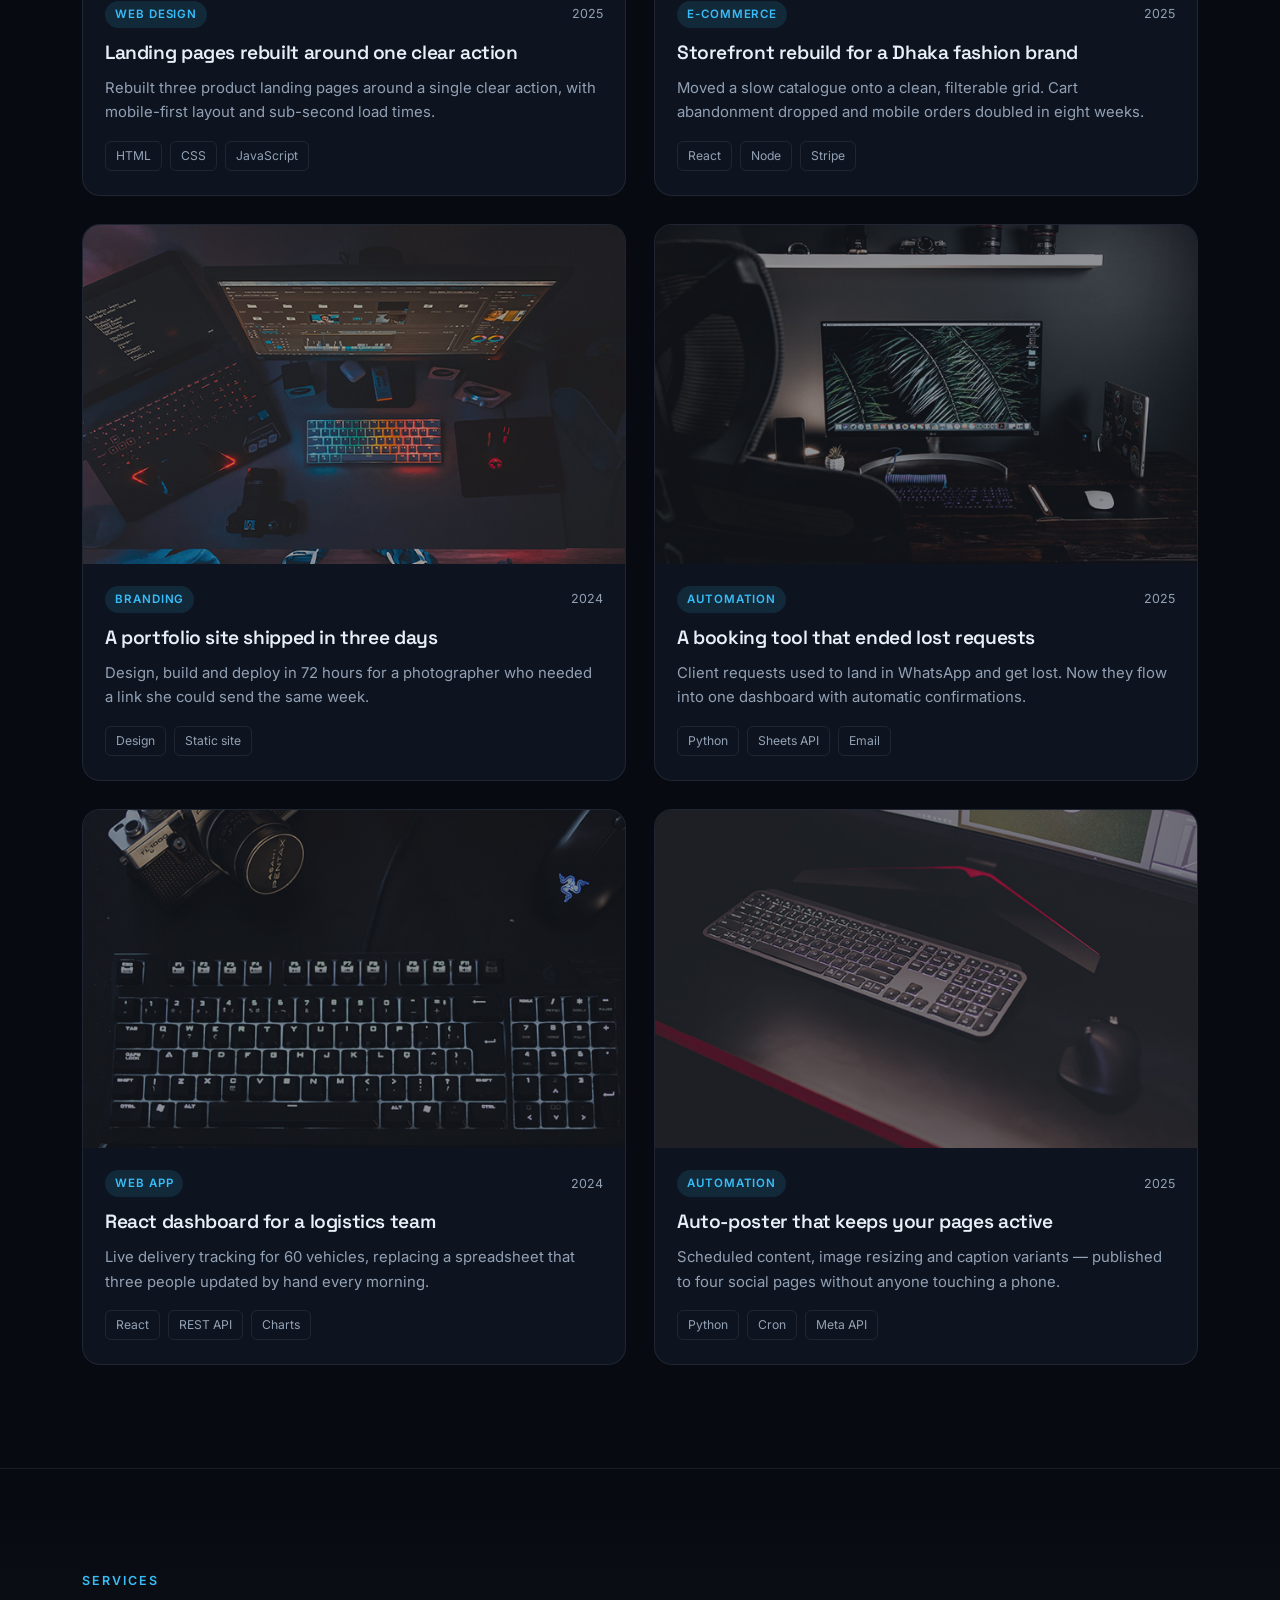
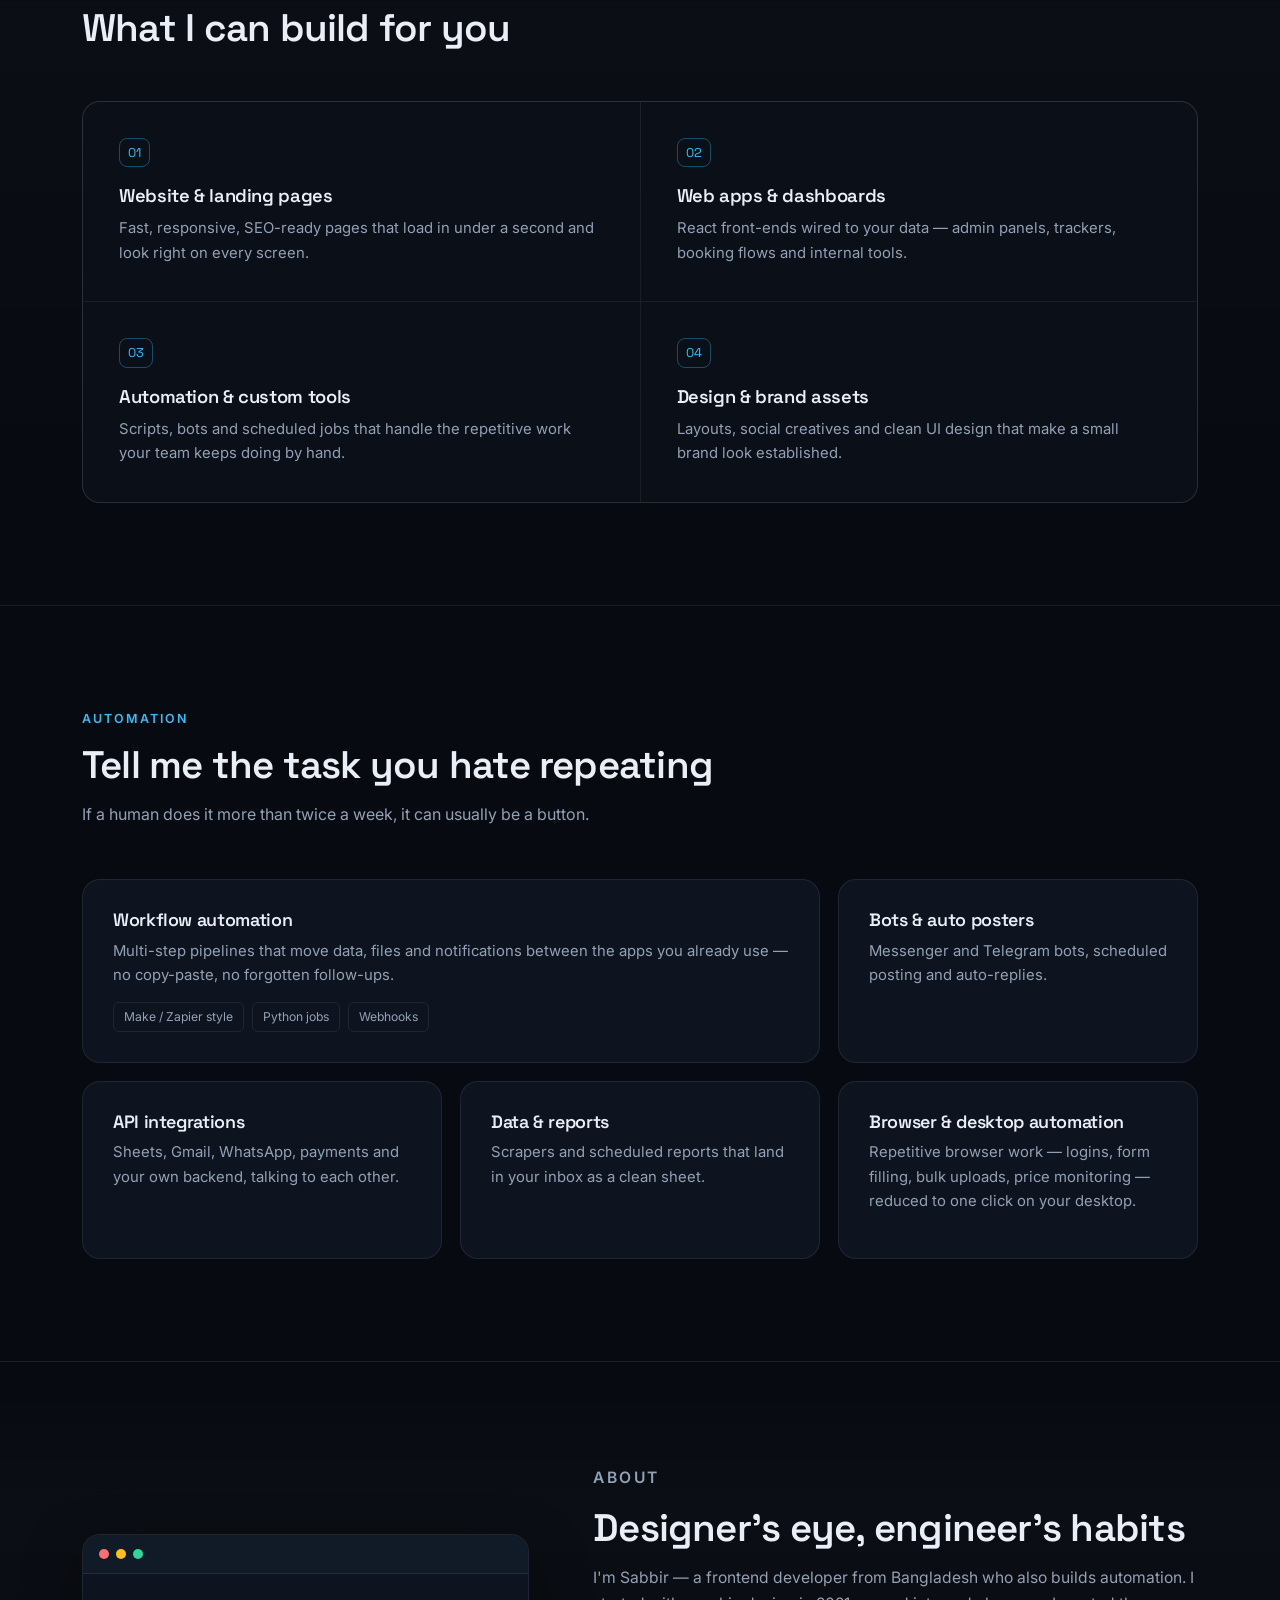
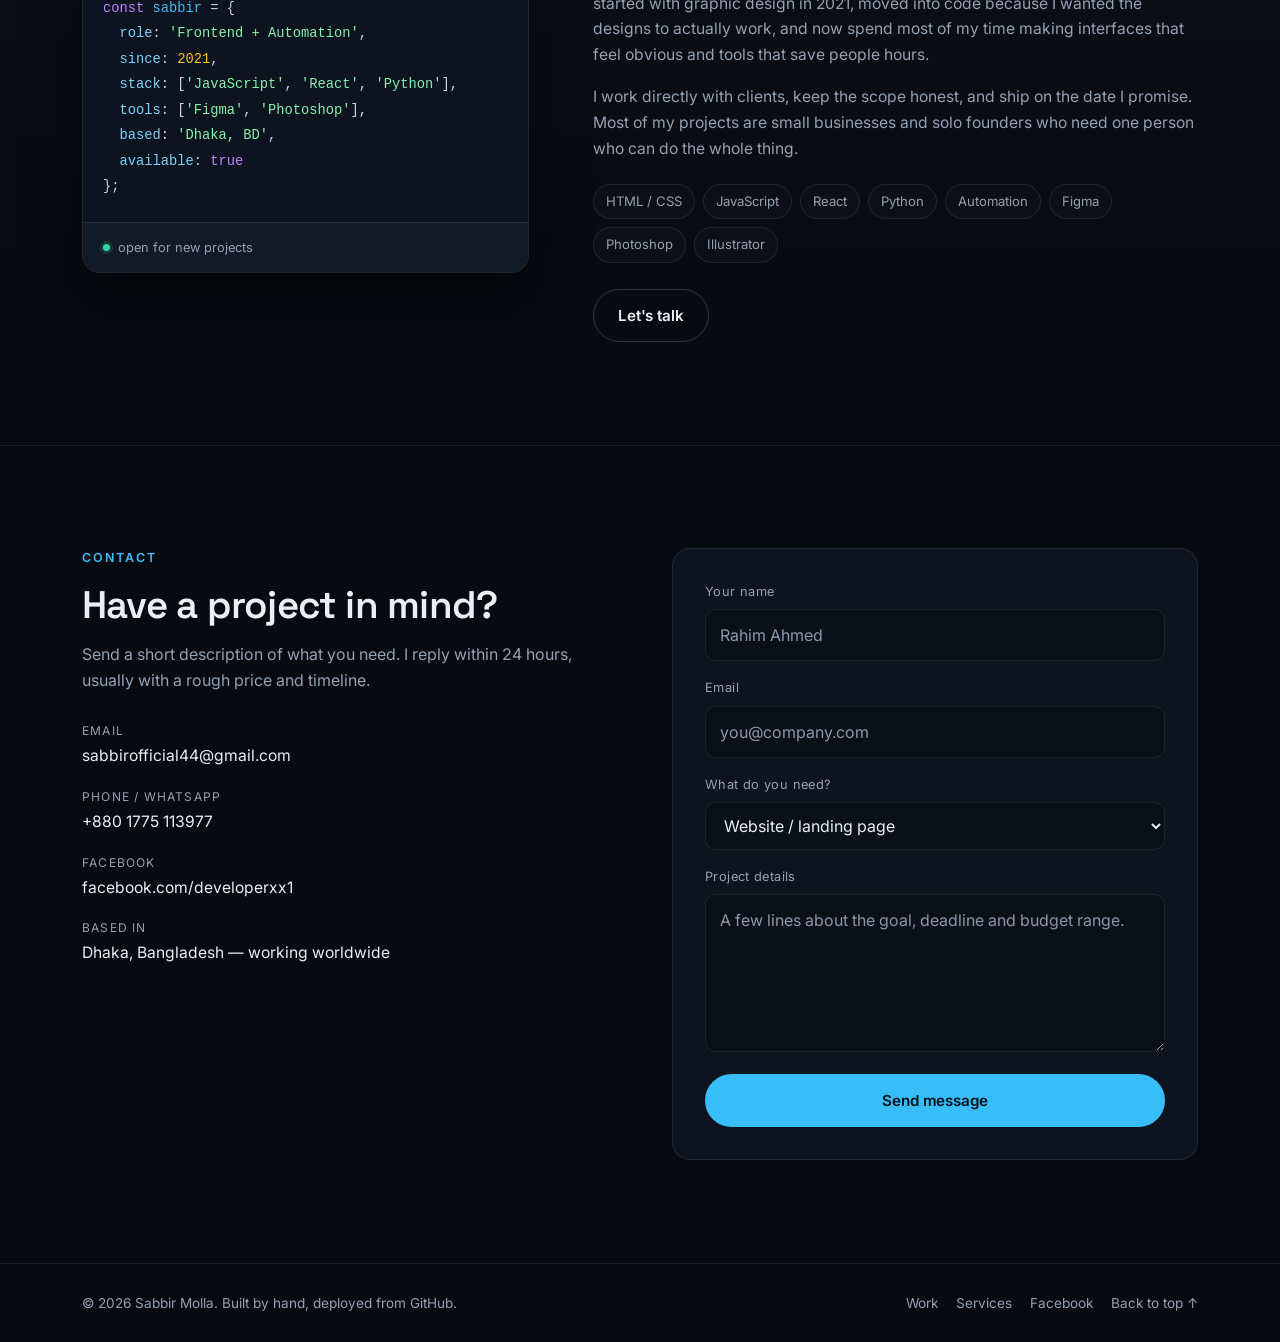
==== commit 84e7c319: "v2: 2-up work grid on mobile, animated particle bg, photo float/tilt, headline slide, rotating word," ====
--- a/v2/index.html
+++ b/v2/index.html
@@ -28,6 +28,8 @@
 
 <body>
 
+  <canvas id="bgCanvas" class="bg-canvas" aria-hidden="true"></canvas>
+
   <div class="glow glow-a" aria-hidden="true"></div>
   <div class="glow glow-b" aria-hidden="true"></div>
 
@@ -65,13 +67,13 @@
           <p class="status"><span class="dot"></span> Available for freelance work</p>
 
           <h1>
-            Frontend developer<br>
-            &amp; <span class="grad">automation builder</span>
+            <span class="l"><span>Frontend developer</span></span>
+            <span class="l"><span>&amp; <em class="grad rotator" id="rotator">automation builder</em></span></span>
           </h1>
 
           <p class="lede">
             I build fast, responsive websites — and the custom tools that quietly do the boring work behind them.
-            4 years in, 40+ projects shipped, zero missed deadlines.
+            Design that holds up, code that keeps working.
           </p>
 
           <div class="hero-cta">
@@ -90,23 +92,41 @@
         </div>
 
         <div class="hero-visual">
-          <div class="portrait-card">
-            <img src="../images/home.png" alt="Sabbir Molla" />
-            <div class="portrait-badge">
-              <strong>4+</strong>
-              <span>years building<br>for the web</span>
+          <div class="tilt" id="tilt">
+            <div class="portrait-card">
+              <img src="../images/home.png" alt="Sabbir Molla" />
+              <div class="portrait-badge">
+                <span class="badge-dot"></span>
+                <span>Open for<br>new work</span>
+              </div>
             </div>
           </div>
         </div>
       </div>
 
       <div class="wrap stats">
-        <div class="stat"><strong>40+</strong><span>Projects delivered</span></div>
-        <div class="stat"><strong>15+</strong><span>Automation tools built</span></div>
-        <div class="stat"><strong>100%</strong><span>On-time delivery</span></div>
-        <div class="stat"><strong>24h</strong><span>Average reply time</span></div>
-      </div>
-    </section>
+        <div class="stat"><strong>Websites</strong><span>Landing pages, portfolios, stores</span></div>
+        <div class="stat"><strong>Web apps</strong><span>Dashboards, trackers, booking flows</span></div>
+        <div class="stat"><strong>Automation</strong><span>Bots, scripts, scheduled jobs</span></div>
+        <div class="stat"><strong>Design</strong><span>UI, brand assets, social creatives</span></div>
+      </div>
+    </section>
+
+    <!-- sliding capability strip -->
+    <div class="marquee" aria-hidden="true">
+      <div class="marquee-track">
+        <span>Frontend development</span><i></i>
+        <span>Automation &amp; custom tools</span><i></i>
+        <span>Web apps</span><i></i>
+        <span>UI / UX design</span><i></i>
+        <span>Brand assets</span><i></i>
+        <span>Frontend development</span><i></i>
+        <span>Automation &amp; custom tools</span><i></i>
+        <span>Web apps</span><i></i>
+        <span>UI / UX design</span><i></i>
+        <span>Brand assets</span><i></i>
+      </div>
+    </div>
 
     <!-- ============ work ============ -->
     <section class="section" id="work">
@@ -128,7 +148,7 @@
                 <span class="tag">Web design</span>
                 <span class="year">2025</span>
               </div>
-              <h3>Landing pages that cut bounce rate by 38%</h3>
+              <h3>Landing pages rebuilt around one clear action</h3>
               <p>Rebuilt three product landing pages around a single clear action, with mobile-first layout and
                 sub-second load times.</p>
               <ul class="chips">
@@ -187,7 +207,7 @@
                 <span class="tag">Automation</span>
                 <span class="year">2025</span>
               </div>
-              <h3>A booking tool that saved 12 hours a week</h3>
+              <h3>A booking tool that ended lost requests</h3>
               <p>Client requests used to land in WhatsApp and get lost. Now they flow into one dashboard with automatic
                 confirmations.</p>
               <ul class="chips">
@@ -227,7 +247,7 @@
                 <span class="tag">Automation</span>
                 <span class="year">2025</span>
               </div>
-              <h3>Auto-poster that keeps four pages active</h3>
+              <h3>Auto-poster that keeps your pages active</h3>
               <p>Scheduled content, image resizing and caption variants — published to four social pages without
                 anyone touching a phone.</p>
               <ul class="chips">
--- a/v2/css/style.css
+++ b/v2/css/style.css
@@ -906,8 +906,51 @@
 }
 
 @media (max-width: 700px) {
+  /* stay 2-up on phones: compact card, no excerpt */
   .work-grid {
-    grid-template-columns: 1fr;
+    grid-template-columns: repeat(2, minmax(0, 1fr));
+    gap: 12px;
+  }
+
+  .work-body {
+    padding: 12px 11px 14px;
+  }
+
+  .work-top {
+    margin-bottom: 6px;
+  }
+
+  .work-body h3 {
+    font-size: 0.86rem;
+    line-height: 1.3;
+    margin-bottom: 6px;
+  }
+
+  .work-body p {
+    display: none;
+  }
+
+  .tag {
+    font-size: 0.58rem;
+    padding: 2px 7px;
+    letter-spacing: 0.05em;
+  }
+
+  .year {
+    display: none;
+  }
+
+  .chips {
+    gap: 4px;
+  }
+
+  .chips li {
+    font-size: 0.56rem;
+    padding: 2px 5px;
+  }
+
+  .work-media img {
+    aspect-ratio: 4 / 3;
   }
 }
 
@@ -1047,3 +1090,264 @@
     visibility: visible;
   }
 }
+
+/* =========================================================
+   motion layer — background, photo, text, marquee
+   ========================================================= */
+
+/* ---------- animated background ---------- */
+.bg-canvas {
+  position: fixed;
+  inset: 0;
+  width: 100%;
+  height: 100%;
+  z-index: 0;
+  pointer-events: none;
+  opacity: 0.75;
+}
+
+body::before {
+  content: "";
+  position: fixed;
+  inset: 0;
+  z-index: 0;
+  pointer-events: none;
+  background-image:
+    linear-gradient(rgba(56, 189, 248, 0.06) 1px, transparent 1px),
+    linear-gradient(90deg, rgba(56, 189, 248, 0.06) 1px, transparent 1px);
+  background-size: 64px 64px;
+  -webkit-mask-image: radial-gradient(circle at 50% -10%, #000 0%, transparent 68%);
+  mask-image: radial-gradient(circle at 50% -10%, #000 0%, transparent 68%);
+  animation: gridDrift 28s linear infinite;
+}
+
+@keyframes gridDrift {
+  from { background-position: 0 0, 0 0; }
+  to { background-position: 64px 64px, 64px 64px; }
+}
+
+.glow-a { animation: blobA 18s ease-in-out infinite alternate; }
+.glow-b { animation: blobB 24s ease-in-out infinite alternate; }
+
+@keyframes blobA {
+  from { transform: translate3d(0, 0, 0) scale(1); }
+  to { transform: translate3d(-70px, 70px, 0) scale(1.18); }
+}
+
+@keyframes blobB {
+  from { transform: translate3d(0, 0, 0) scale(1.05); }
+  to { transform: translate3d(80px, -60px, 0) scale(0.9); }
+}
+
+/* ---------- hero text: line by line slide ---------- */
+.hero h1 .l {
+  display: block;
+  overflow: hidden;
+  padding-bottom: 0.06em;
+}
+
+.hero h1 .l > span {
+  display: block;
+  transform: translateY(108%);
+  animation: lineUp 1s cubic-bezier(0.16, 1, 0.3, 1) forwards;
+}
+
+.hero h1 .l:nth-child(1) > span { animation-delay: 0.12s; }
+.hero h1 .l:nth-child(2) > span { animation-delay: 0.28s; }
+
+@keyframes lineUp {
+  to { transform: translateY(0); }
+}
+
+/* ---------- hero supporting copy ---------- */
+.hero-copy .status,
+.hero-copy .lede,
+.hero-copy .hero-cta,
+.hero-copy .social {
+  opacity: 0;
+  transform: translateY(18px);
+  animation: riseIn 0.85s cubic-bezier(0.16, 1, 0.3, 1) forwards;
+}
+
+.hero-copy .status { animation-delay: 0.04s; }
+.hero-copy .lede { animation-delay: 0.42s; }
+.hero-copy .hero-cta { animation-delay: 0.55s; }
+.hero-copy .social { animation-delay: 0.68s; }
+
+@keyframes riseIn {
+  to { opacity: 1; transform: none; }
+}
+
+/* ---------- rotating word ---------- */
+.rotator {
+  font-style: normal;
+  display: inline-block;
+}
+
+.rotator.out {
+  animation: rotOut 0.34s ease forwards;
+}
+
+.rotator.in {
+  animation: rotIn 0.5s cubic-bezier(0.16, 1, 0.3, 1) forwards;
+}
+
+@keyframes rotOut {
+  to { opacity: 0; transform: translateY(-16px); }
+}
+
+@keyframes rotIn {
+  from { opacity: 0; transform: translateY(16px); }
+  to { opacity: 1; transform: none; }
+}
+
+/* ---------- hero photo ---------- */
+.hero-visual {
+  animation: riseIn 1s cubic-bezier(0.16, 1, 0.3, 1) 0.3s both;
+}
+
+.portrait-card {
+  animation: floatY 7s ease-in-out infinite;
+  transition: transform 0.35s ease, box-shadow 0.35s ease;
+  will-change: transform;
+}
+
+@keyframes floatY {
+  0%, 100% { transform: translateY(0); }
+  50% { transform: translateY(-14px); }
+}
+
+.portrait-card img {
+  transition: transform 0.6s cubic-bezier(0.16, 1, 0.3, 1);
+}
+
+.portrait-card:hover img {
+  transform: scale(1.03);
+}
+
+.badge-dot {
+  width: 8px;
+  height: 8px;
+  border-radius: 50%;
+  background: #34d399;
+  box-shadow: 0 0 0 4px rgba(52, 211, 153, 0.18);
+  flex: 0 0 auto;
+}
+
+.portrait-badge {
+  gap: 9px;
+}
+
+/* ---------- sliding capability strip ---------- */
+.marquee {
+  position: relative;
+  z-index: 1;
+  overflow: hidden;
+  padding: 15px 0;
+  border-top: 1px solid var(--line);
+  border-bottom: 1px solid var(--line);
+  background: rgba(255, 255, 255, 0.02);
+  -webkit-mask-image: linear-gradient(90deg, transparent, #000 7%, #000 93%, transparent);
+  mask-image: linear-gradient(90deg, transparent, #000 7%, #000 93%, transparent);
+}
+
+.marquee-track {
+  display: flex;
+  align-items: center;
+  gap: 26px;
+  width: max-content;
+  animation: slideX 34s linear infinite;
+}
+
+.marquee-track span {
+  font-family: var(--font-head);
+  font-size: 0.92rem;
+  letter-spacing: 0.01em;
+  color: var(--muted);
+  white-space: nowrap;
+}
+
+.marquee-track i {
+  width: 5px;
+  height: 5px;
+  border-radius: 50%;
+  background: var(--accent);
+  opacity: 0.75;
+  flex: 0 0 auto;
+}
+
+@keyframes slideX {
+  from { transform: translateX(0); }
+  to { transform: translateX(-50%); }
+}
+
+.marquee:hover .marquee-track {
+  animation-play-state: paused;
+}
+
+/* ---------- section heads slide in from the left ---------- */
+.section-head.reveal {
+  transform: translateX(-26px);
+}
+
+.section-head.reveal.in {
+  transform: none;
+}
+
+/* ---------- stats restyle (labels, no invented numbers) ---------- */
+.stat strong {
+  display: block;
+  font-family: var(--font-head);
+  font-size: clamp(1rem, 1.4vw, 1.12rem);
+  letter-spacing: -0.01em;
+  margin-bottom: 5px;
+}
+
+.stat span {
+  display: block;
+  font-size: 0.84rem;
+  color: var(--muted);
+  line-height: 1.45;
+}
+
+@media (max-width: 700px) {
+  .marquee-track span {
+    font-size: 0.82rem;
+  }
+
+  .portrait-card {
+    animation-duration: 9s;
+  }
+}
+
+@media (prefers-reduced-motion: reduce) {
+  body::before,
+  .glow-a,
+  .glow-b,
+  .portrait-card,
+  .marquee-track,
+  .hero h1 .l > span,
+  .hero-copy .status,
+  .hero-copy .lede,
+  .hero-copy .hero-cta,
+  .hero-copy .social,
+  .hero-visual {
+    animation: none !important;
+  }
+
+  .hero h1 .l > span,
+  .hero-copy .status,
+  .hero-copy .lede,
+  .hero-copy .hero-cta,
+  .hero-copy .social {
+    opacity: 1 !important;
+    transform: none !important;
+  }
+}
+
+.tilt {
+  transform-style: preserve-3d;
+  transition: transform 0.3s ease;
+  will-change: transform;
+}
+
